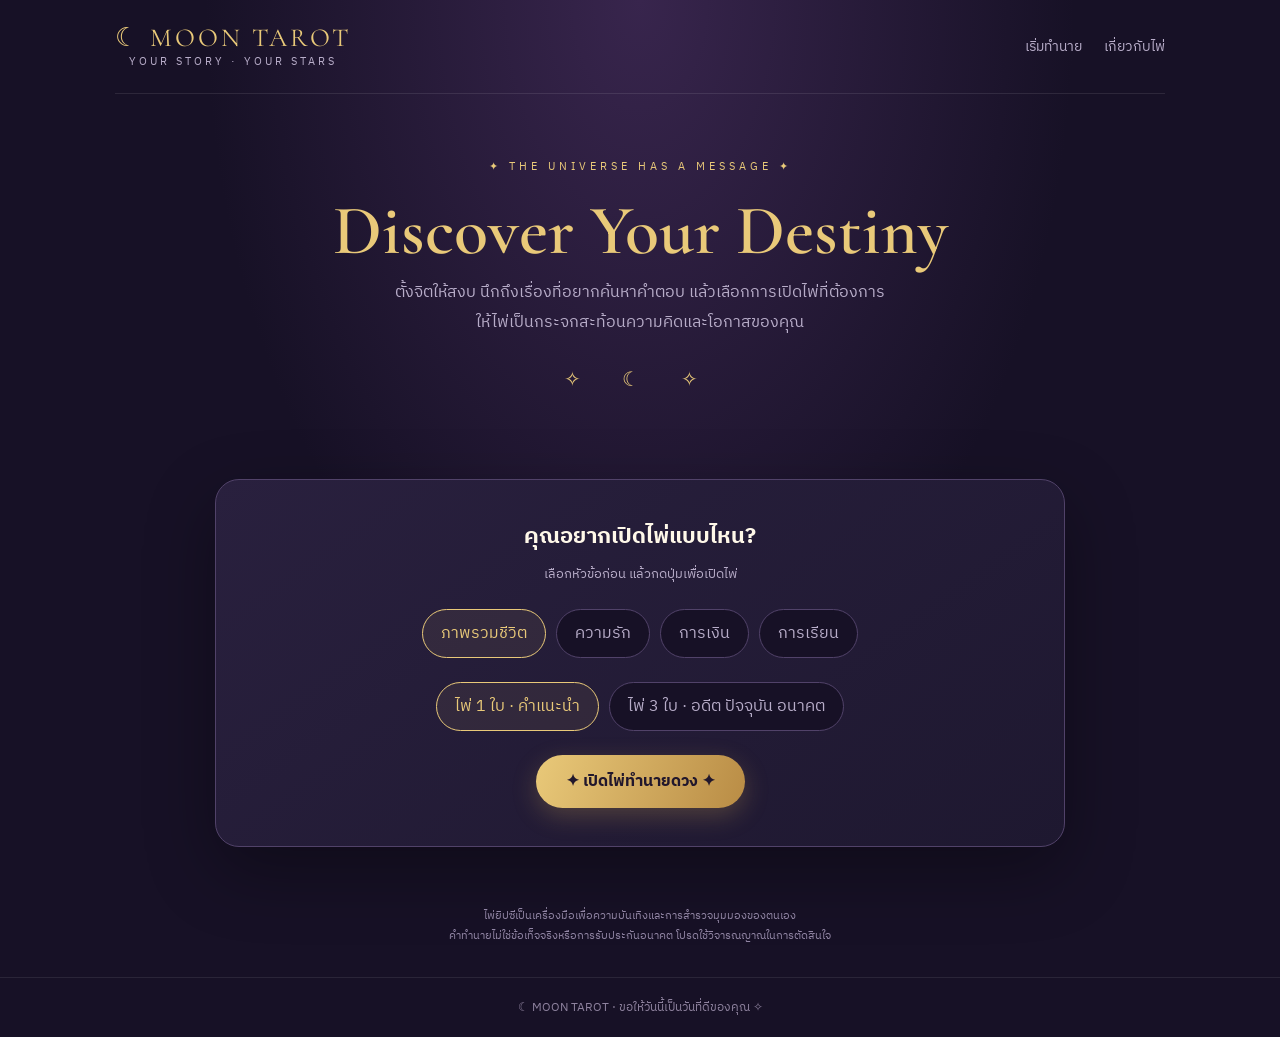
==== tarot/index.html @ 15cb2593 "Add Thai tarot reading website" ====
<!doctype html>
<html lang="th">
<head>
<meta charset="utf-8">
<meta name="viewport" content="width=device-width,initial-scale=1">
<meta name="theme-color" content="#171126">
<title>MOON TAROT | เปิดไพ่ทำนายดวง</title>
<style>
@import url('https://fonts.googleapis.com/css2?family=IBM+Plex+Sans+Thai:wght@300;400;500;600;700&family=Cormorant+Garamond:wght@500;600;700&display=swap');
:root{--bg:#171126;--panel:#211a35;--gold:#e9c979;--muted:#b8adc9;--line:#514269;--cream:#fff8e9}
*{box-sizing:border-box}html{scroll-behavior:smooth}body{margin:0;background:radial-gradient(ellipse at 50% 0,#38254d 0,transparent 48%),var(--bg);color:var(--cream);font-family:'IBM Plex Sans Thai',sans-serif;min-height:100vh}button,select{font:inherit}.wrap{width:min(100% - 32px,1050px);margin:auto}header{display:flex;align-items:center;justify-content:space-between;padding:22px 0;border-bottom:1px solid #ffffff18}.logo{font-family:'Cormorant Garamond',serif;font-size:26px;letter-spacing:3px;color:var(--gold)}.logo small{display:block;font:11px 'IBM Plex Sans Thai';letter-spacing:3px;color:var(--muted);text-align:center}nav a{color:var(--muted);text-decoration:none;margin-left:22px;font-size:14px}nav a:hover{color:var(--gold)}.hero{text-align:center;padding:64px 0 36px}.eyebrow{color:var(--gold);letter-spacing:4px;font-size:11px}.hero h1{font:600 clamp(42px,8vw,70px)/1.05 'Cormorant Garamond',serif;margin:18px 0 10px;color:var(--gold)}.hero p{color:var(--muted);max-width:570px;margin:0 auto;line-height:1.9}.stars{color:var(--gold);letter-spacing:18px;margin:26px 0;font-size:20px}.panel{background:linear-gradient(145deg,#29203e,#1e1830);border:1px solid var(--line);border-radius:24px;padding:clamp(20px,5vw,38px);box-shadow:0 24px 70px #0005;margin:20px auto 60px;max-width:850px}.panel h2{text-align:center;font-size:22px;margin:0 0 8px}.hint{text-align:center;color:var(--muted);font-size:13px;margin:0 0 24px}.choices{display:flex;justify-content:center;gap:10px;flex-wrap:wrap;margin-bottom:24px}.choice{border:1px solid var(--line);color:var(--muted);background:#171126;padding:10px 18px;border-radius:999px;cursor:pointer}.choice.active,.choice:hover{border-color:var(--gold);color:var(--gold);background:#e9c97912}.draw{text-align:center}.draw button,.again{border:0;border-radius:999px;background:linear-gradient(110deg,#e9c979,#b98c45);color:#21172c;font-weight:700;padding:13px 30px;cursor:pointer;box-shadow:0 8px 24px #d6ad5540}.draw button:hover,.again:hover{transform:translateY(-2px);filter:brightness(1.08)}.draw button:focus-visible,.choice:focus-visible{outline:3px solid white;outline-offset:3px}.cards{display:flex;justify-content:center;gap:18px;flex-wrap:wrap;margin:30px 0 8px}.tarot-card{width:clamp(112px,25vw,170px);min-height:240px;border-radius:14px;border:2px solid var(--gold);background:linear-gradient(150deg,#44345d,#20162f);padding:10px;display:flex;flex-direction:column;align-items:center;justify-content:space-between;box-shadow:0 10px 25px #0006;animation:rise .5s both}.tarot-card .roman{font:16px 'Cormorant Garamond';color:var(--gold)}.tarot-card .symbol{font-size:64px;filter:drop-shadow(0 0 12px #e9c97966)}.tarot-card strong{font-size:13px;text-align:center;color:var(--cream)}.tarot-card small{font-size:10px;color:var(--gold);letter-spacing:1px}.reading{margin-top:28px;border-top:1px solid var(--line);padding-top:22px}.reading h3{color:var(--gold);margin:0 0 7px}.reading p{color:#e1d9eb;line-height:1.9;margin:0 0 18px}.reading .position{color:var(--gold);font-size:12px;letter-spacing:1px}.hidden{display:none!important}.disclaimer{text-align:center;color:#9286a5;font-size:11px;line-height:1.8;padding:0 0 30px}footer{text-align:center;color:#8e829e;border-top:1px solid #ffffff15;padding:20px;font-size:12px}@keyframes rise{from{opacity:0;transform:translateY(18px) rotateY(15deg)}to{opacity:1;transform:none}}@media(max-width:560px){nav a{margin-left:10px;font-size:12px}.hero{padding-top:48px}.tarot-card{min-height:205px}.tarot-card .symbol{font-size:52px}}
</style>
</head>
<body>
<div class="wrap">
<header><div class="logo">☾ MOON TAROT <small>YOUR STORY · YOUR STARS</small></div><nav><a href="#reading">เริ่มทำนาย</a><a href="#about">เกี่ยวกับไพ่</a></nav></header>
<section class="hero"><div class="eyebrow">✦ THE UNIVERSE HAS A MESSAGE ✦</div><h1>Discover Your Destiny</h1><p>ตั้งจิตให้สงบ นึกถึงเรื่องที่อยากค้นหาคำตอบ แล้วเลือกการเปิดไพ่ที่ต้องการ<br>ให้ไพ่เป็นกระจกสะท้อนความคิดและโอกาสของคุณ</p><div class="stars">✧ ☾ ✧</div></section>
<main id="reading" class="panel"><h2>คุณอยากเปิดไพ่แบบไหน?</h2><p class="hint">เลือกหัวข้อก่อน แล้วกดปุ่มเพื่อเปิดไพ่</p>
<div class="choices" id="topics"><button class="choice active" data-topic="general">ภาพรวมชีวิต</button><button class="choice" data-topic="love">ความรัก</button><button class="choice" data-topic="money">การเงิน</button><button class="choice" data-topic="study">การเรียน</button></div>
<div class="choices" id="spreads"><button class="choice active" data-count="1">ไพ่ 1 ใบ · คำแนะนำ</button><button class="choice" data-count="3">ไพ่ 3 ใบ · อดีต ปัจจุบัน อนาคต</button></div>
<div class="draw"><button id="drawBtn">✦ เปิดไพ่ทำนายดวง ✦</button></div><div id="result" aria-live="polite"></div>
</main>
<section id="about" class="disclaimer">ไพ่ยิปซีเป็นเครื่องมือเพื่อความบันเทิงและการสำรวจมุมมองของตนเอง<br>คำทำนายไม่ใช่ข้อเท็จจริงหรือการรับประกันอนาคต โปรดใช้วิจารณญาณในการตัดสินใจ</section>
</div><footer>☾ MOON TAROT · ขอให้วันนี้เป็นวันที่ดีของคุณ ✧</footer>
<script>
const deck=[
['The Fool','0','🧳','การเริ่มต้น','การเริ่มต้นใหม่กำลังรอคุณอยู่ ลองเปิดใจให้ประสบการณ์ที่ไม่คุ้นเคยและกล้าก้าวไปทีละขั้น'],
['The Magician','I','🪄','พลัง创造สรรค์','คุณมีทักษะและทรัพยากรที่จำเป็นอยู่แล้ว ถึงเวลาลงมือทำและใช้ความสามารถให้เต็มที่'],
['The High Priestess','II','🌙','สัญชาตญาณ','ลองหยุดฟังเสียงข้างในและสังเกตสิ่งที่ยังไม่ชัดเจน ไม่จำเป็นต้องรีบตัดสินใจ'],
['The Empress','III','🌷','การเติบโต','ช่วงเวลาที่เหมาะกับการดูแลตัวเอง ความคิดสร้างสรรค์ และความสัมพันธ์ที่ทำให้รู้สึกมั่นคง'],
['The Emperor','IV','👑','ความมั่นคง','การวางแผนและมีวินัยจะช่วยให้คุณจัดการเรื่องต่าง ๆ ได้ดีขึ้น ตั้งเป้าหมายให้ชัดเจน'],
['The Hierophant','V','📜','การเรียนรู้','คำแนะนำจากครู ผู้มีประสบการณ์ หรือการเรียนรู้ตามขั้นตอนอาจช่วยเปิดมุมมองใหม่'],
['The Lovers','VI','💞','ความสัมพันธ์','ความสัมพันธ์และการเลือกสิ่งที่ตรงกับคุณค่าของตัวเองเป็นประเด็นสำคัญ สื่อสารอย่างจริงใจ'],
['The Chariot','VII','🏇','ความมุ่งมั่น','คุณกำลังเดินหน้าไปสู่เป้าหมาย จัดลำดับความสำคัญและรักษาสมดุลระหว่างความพยายามกับการพัก'],
['Strength','VIII','🦁','ความกล้าหาญ','ความเข้มแข็งไม่จำเป็นต้องเสียงดัง ความใจเย็นและความเข้าใจจะช่วยให้ผ่านเรื่องท้าทาย'],
['The Hermit','IX','🏮','การทบทวน','การให้เวลากับตัวเองอาจทำให้เห็นคำตอบชัดขึ้น ลองทบทวนสิ่งที่สำคัญก่อนเลือกทางต่อไป'],
['Wheel of Fortune','X','☸️','การเปลี่ยนแปลง','สถานการณ์อาจกำลังเปลี่ยน ลองยืดหยุ่นและเตรียมพร้อมคว้าโอกาสที่เข้ามา'],
['Justice','XI','⚖️','ความสมดุล','พิจารณาข้อมูลอย่างรอบด้านและยุติธรรม การตัดสินใจที่ดีควรคำนึงถึงผลที่จะตามมา'],
['The Hanged Man','XII','🪢','มุมมองใหม่','การชะลอเพื่อมองปัญหาอีกด้านอาจมีประโยชน์ บางครั้งการเปลี่ยนวิธีคิดสำคัญกว่าการเร่งรีบ'],
['Death','XIII','🦋','การเปลี่ยนผ่าน','การปิดบทหนึ่งอาจเปิดพื้นที่ให้สิ่งใหม่ ไม่ได้หมายถึงเหตุร้าย แต่ชวนให้ยอมรับการเปลี่ยนแปลง'],
['Temperance','XIV','🏺','ความพอดี','ค่อย ๆ ปรับสิ่งต่าง ๆ ให้สมดุล ความสม่ำเสมอและความอดทนจะช่วยให้เกิดความคืบหน้า'],
['The Devil','XV','⛓️','การตระหนักรู้','ลองสังเกตสิ่งที่กำลังดึงพลังหรือจำกัดอิสระของคุณ แล้วค่อย ๆ เลือกสิ่งที่เป็นประโยชน์กว่า'],
['The Tower','XVI','⚡','การปรับโครงสร้าง','สิ่งที่ไม่มั่นคงอาจต้องได้รับการทบทวน ใช้โอกาสนี้เรียนรู้และสร้างพื้นฐานที่แข็งแรงขึ้น'],
['The Star','XVII','⭐','ความหวัง','ยังมีโอกาสและแรงบันดาลใจรออยู่ ดูแลความหวังของตัวเองและค่อย ๆ ลงมือในสิ่งที่ทำได้'],
['The Moon','XVIII','🌕','ความไม่ชัดเจน','อย่าเพิ่งด่วนสรุปเมื่อข้อมูลยังไม่ครบ ตรวจสอบข้อเท็จจริงและให้เวลากับความรู้สึก'],
['The Sun','XIX','☀️','ความสดใส','พลังบวก ความชัดเจน และความสำเร็จเล็ก ๆ กำลังเป็นจุดเด่น แบ่งปันความสุขกับคนรอบตัว'],
['Judgement','XX','📯','การตื่นรู้','ถึงเวลาทบทวนบทเรียนที่ผ่านมาและตัดสินใจว่าจะเดินหน้าด้วยแนวทางใด'],
['The World','XXI','🌍','ความสำเร็จ','การเดินทางช่วงหนึ่งกำลังสมบูรณ์ มองเห็นความก้าวหน้าของตัวเองและเตรียมพร้อมสำหรับบทใหม่']
];
const topics={general:'ภาพรวมชีวิต',love:'ความรัก',money:'การเงิน',study:'การเรียน'};
const extra={
general:['ความสัมพันธ์รอบตัวอาจเติบโตได้ด้วยการสื่อสารและรับฟัง','จัดสรรทรัพยากรอย่างรอบคอบและมองหาโอกาสที่เหมาะกับตัวเอง','วางแผนทีละขั้นและให้เวลากับการเรียนรู้ จะช่วยให้เป้าหมายชัดขึ้น'],
love:['ความจริงใจและการเคารพขอบเขตของกันและกันเป็นพื้นฐานที่ดี','ค่อย ๆ ทำความเข้าใจความรู้สึกและสื่อสารอย่างตรงไปตรงมา','เปิดโอกาสให้ความสัมพันธ์เติบโตตามจังหวะ ไม่ต้องเร่งรีบ'],
money:['วางแผนรายรับรายจ่ายและคิดให้รอบคอบก่อนใช้จ่าย','ตรวจสอบข้อมูลก่อนตัดสินใจเรื่องเงิน และหลีกเลี่ยงความเสี่ยงที่ไม่เข้าใจ','เป้าหมายการออมเล็ก ๆ ที่ทำสม่ำเสมอช่วยสร้างความมั่นคงได้'],
study:['แบ่งงานเป็นส่วนเล็ก ๆ และทบทวนบทเรียนอย่างสม่ำเสมอ','ลองเปลี่ยนวิธีอ่านหรือขอคำแนะนำเมื่อเจอเรื่องที่ยังไม่เข้าใจ','ความพยายามต่อเนื่องและการพักให้เพียงพอช่วยให้เรียนรู้ได้ดีขึ้น']
};
let topic='general',count=1;
document.querySelectorAll('#topics button').forEach(b=>b.addEventListener('click',()=>{topic=b.dataset.topic;document.querySelectorAll('#topics button').forEach(x=>x.classList.toggle('active',x===b))}));
document.querySelectorAll('#spreads button').forEach(b=>b.addEventListener('click',()=>{count=Number(b.dataset.count);document.querySelectorAll('#spreads button').forEach(x=>x.classList.toggle('active',x===b))}));
document.getElementById('drawBtn').addEventListener('click',()=>{
 const chosen=[...deck].sort(()=>Math.random()-.5).slice(0,count);
 const positions=count===1?['คำแนะนำจากไพ่']:['อดีต','ปัจจุบัน','อนาคต'];
 const result=document.getElementById('result');
 result.innerHTML='<div class="cards">'+chosen.map(c=>'<article class="tarot-card"><span class="roman">'+c[1]+'</span><span class="symbol">'+c[2]+'</span><strong>'+c[0]+'</strong><small>'+c[3]+'</small></article>').join('')+'</div><div class="reading">'+chosen.map((c,i)=>'<div><div class="position">'+positions[i]+'</div><h3>'+c[0]+' — '+c[3]+'</h3><p>'+c[4]+' '+extra[topic][i]+'</p></div>').join('')+'</div>';
 result.scrollIntoView({behavior:'smooth',block:'nearest'});
});
</script>
</body></html>
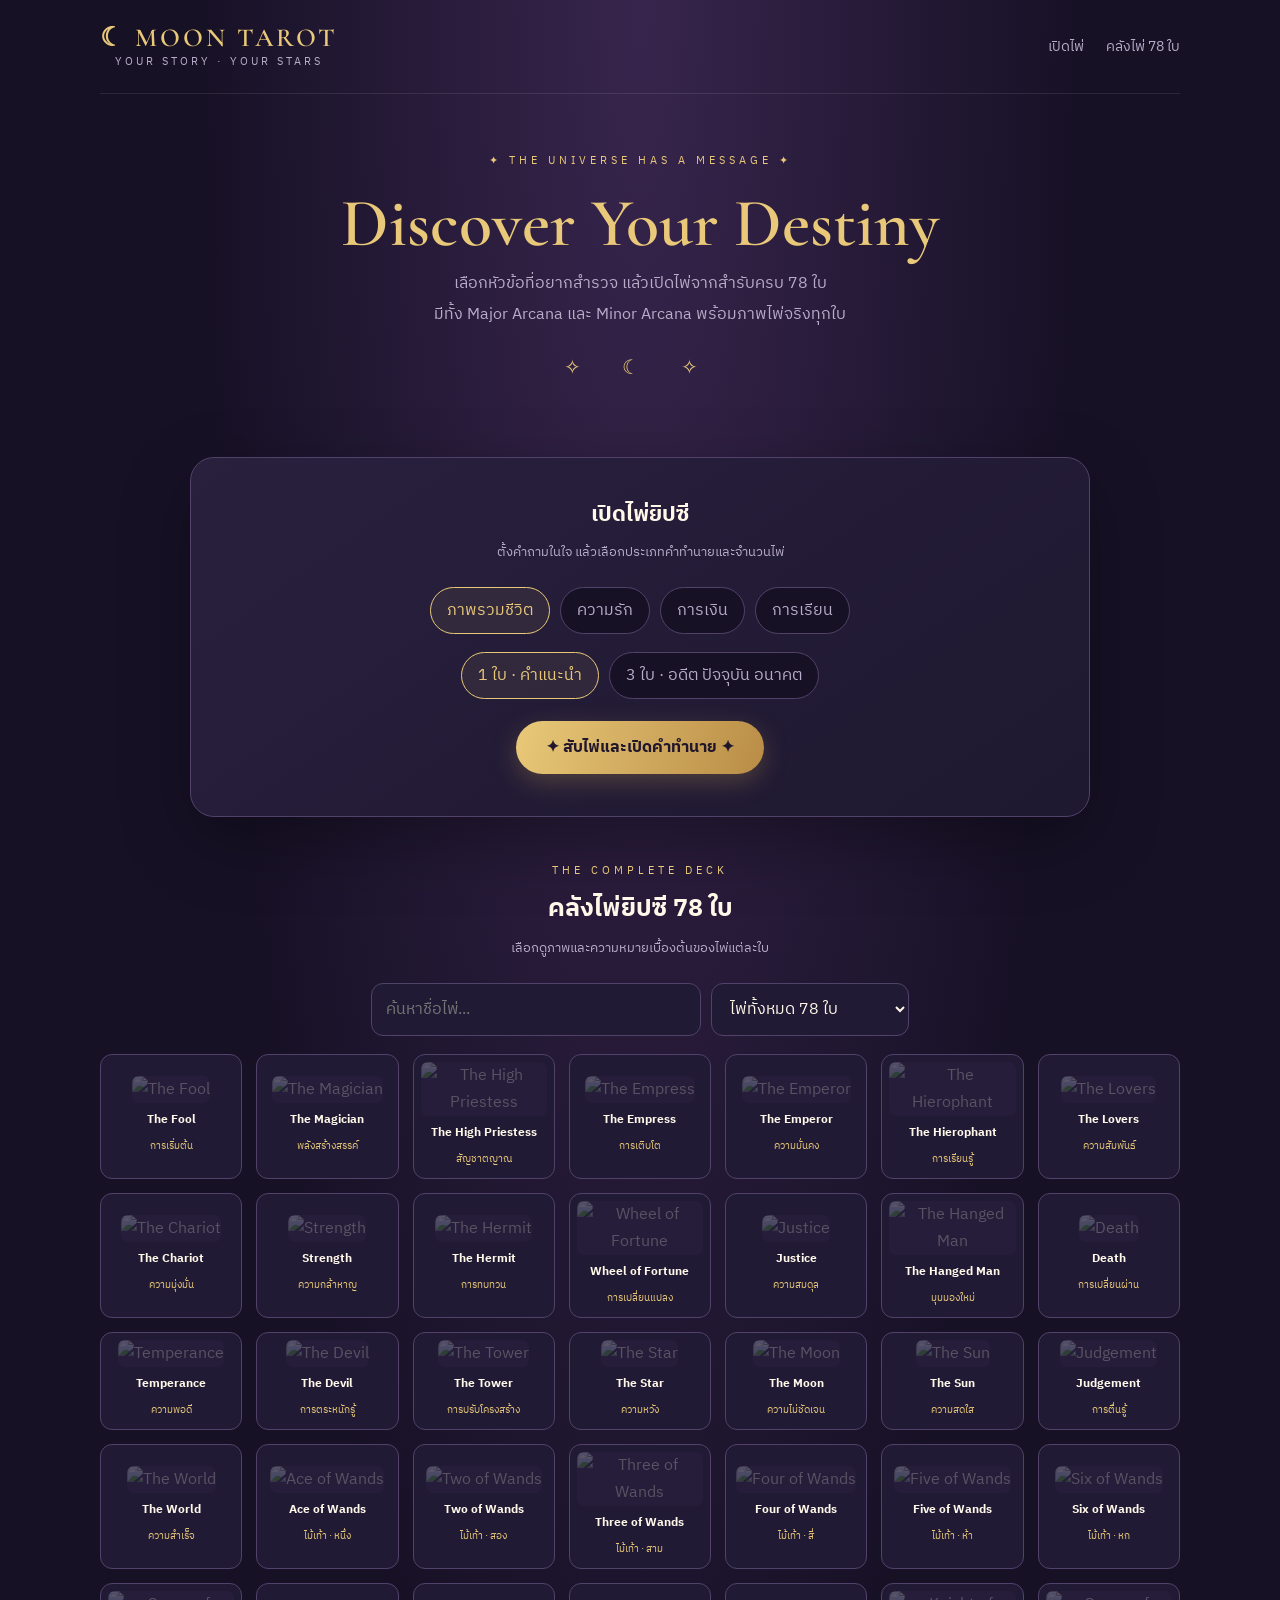
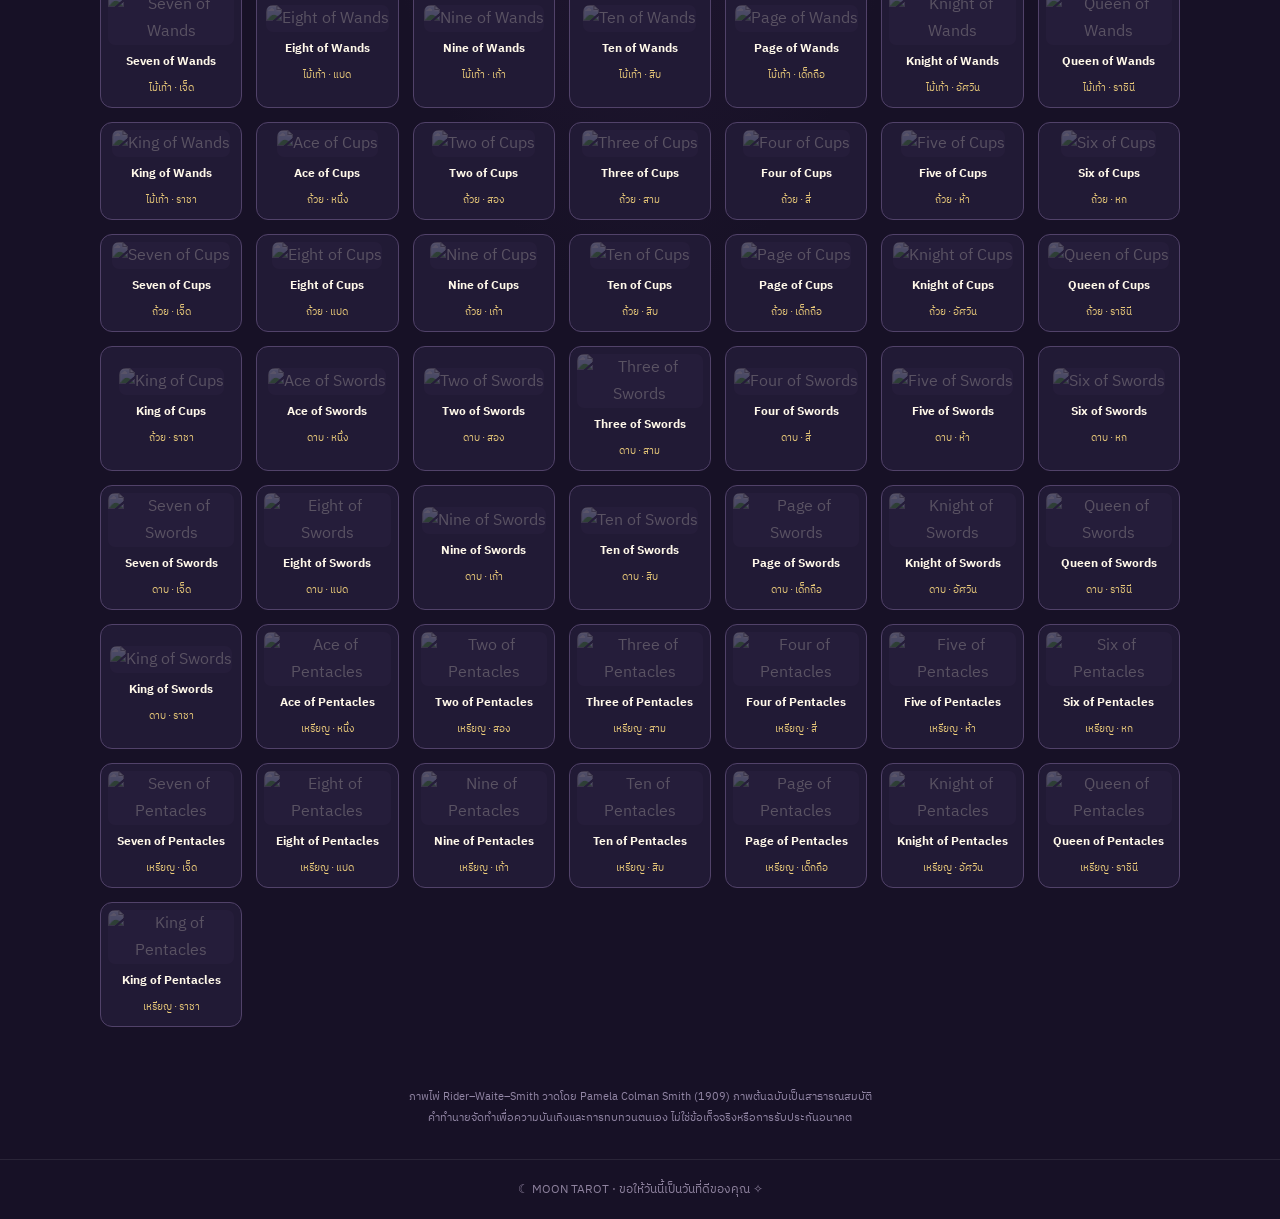
==== commit b573cc2b: "Expand tarot site to full 78-card deck with images" ====
--- a/tarot/index.html
+++ b/tarot/index.html
@@ -1,68 +1,63 @@
 <!doctype html>
-<html lang="th">
-<head>
-<meta charset="utf-8">
-<meta name="viewport" content="width=device-width,initial-scale=1">
-<meta name="theme-color" content="#171126">
-<title>MOON TAROT | เปิดไพ่ทำนายดวง</title>
+<html lang="th"><head><meta charset="utf-8"><meta name="viewport" content="width=device-width,initial-scale=1"><meta name="theme-color" content="#171126"><title>MOON TAROT | ไพ่ยิปซี 78 ใบ</title>
 <style>
 @import url('https://fonts.googleapis.com/css2?family=IBM+Plex+Sans+Thai:wght@300;400;500;600;700&family=Cormorant+Garamond:wght@500;600;700&display=swap');
-:root{--bg:#171126;--panel:#211a35;--gold:#e9c979;--muted:#b8adc9;--line:#514269;--cream:#fff8e9}
-*{box-sizing:border-box}html{scroll-behavior:smooth}body{margin:0;background:radial-gradient(ellipse at 50% 0,#38254d 0,transparent 48%),var(--bg);color:var(--cream);font-family:'IBM Plex Sans Thai',sans-serif;min-height:100vh}button,select{font:inherit}.wrap{width:min(100% - 32px,1050px);margin:auto}header{display:flex;align-items:center;justify-content:space-between;padding:22px 0;border-bottom:1px solid #ffffff18}.logo{font-family:'Cormorant Garamond',serif;font-size:26px;letter-spacing:3px;color:var(--gold)}.logo small{display:block;font:11px 'IBM Plex Sans Thai';letter-spacing:3px;color:var(--muted);text-align:center}nav a{color:var(--muted);text-decoration:none;margin-left:22px;font-size:14px}nav a:hover{color:var(--gold)}.hero{text-align:center;padding:64px 0 36px}.eyebrow{color:var(--gold);letter-spacing:4px;font-size:11px}.hero h1{font:600 clamp(42px,8vw,70px)/1.05 'Cormorant Garamond',serif;margin:18px 0 10px;color:var(--gold)}.hero p{color:var(--muted);max-width:570px;margin:0 auto;line-height:1.9}.stars{color:var(--gold);letter-spacing:18px;margin:26px 0;font-size:20px}.panel{background:linear-gradient(145deg,#29203e,#1e1830);border:1px solid var(--line);border-radius:24px;padding:clamp(20px,5vw,38px);box-shadow:0 24px 70px #0005;margin:20px auto 60px;max-width:850px}.panel h2{text-align:center;font-size:22px;margin:0 0 8px}.hint{text-align:center;color:var(--muted);font-size:13px;margin:0 0 24px}.choices{display:flex;justify-content:center;gap:10px;flex-wrap:wrap;margin-bottom:24px}.choice{border:1px solid var(--line);color:var(--muted);background:#171126;padding:10px 18px;border-radius:999px;cursor:pointer}.choice.active,.choice:hover{border-color:var(--gold);color:var(--gold);background:#e9c97912}.draw{text-align:center}.draw button,.again{border:0;border-radius:999px;background:linear-gradient(110deg,#e9c979,#b98c45);color:#21172c;font-weight:700;padding:13px 30px;cursor:pointer;box-shadow:0 8px 24px #d6ad5540}.draw button:hover,.again:hover{transform:translateY(-2px);filter:brightness(1.08)}.draw button:focus-visible,.choice:focus-visible{outline:3px solid white;outline-offset:3px}.cards{display:flex;justify-content:center;gap:18px;flex-wrap:wrap;margin:30px 0 8px}.tarot-card{width:clamp(112px,25vw,170px);min-height:240px;border-radius:14px;border:2px solid var(--gold);background:linear-gradient(150deg,#44345d,#20162f);padding:10px;display:flex;flex-direction:column;align-items:center;justify-content:space-between;box-shadow:0 10px 25px #0006;animation:rise .5s both}.tarot-card .roman{font:16px 'Cormorant Garamond';color:var(--gold)}.tarot-card .symbol{font-size:64px;filter:drop-shadow(0 0 12px #e9c97966)}.tarot-card strong{font-size:13px;text-align:center;color:var(--cream)}.tarot-card small{font-size:10px;color:var(--gold);letter-spacing:1px}.reading{margin-top:28px;border-top:1px solid var(--line);padding-top:22px}.reading h3{color:var(--gold);margin:0 0 7px}.reading p{color:#e1d9eb;line-height:1.9;margin:0 0 18px}.reading .position{color:var(--gold);font-size:12px;letter-spacing:1px}.hidden{display:none!important}.disclaimer{text-align:center;color:#9286a5;font-size:11px;line-height:1.8;padding:0 0 30px}footer{text-align:center;color:#8e829e;border-top:1px solid #ffffff15;padding:20px;font-size:12px}@keyframes rise{from{opacity:0;transform:translateY(18px) rotateY(15deg)}to{opacity:1;transform:none}}@media(max-width:560px){nav a{margin-left:10px;font-size:12px}.hero{padding-top:48px}.tarot-card{min-height:205px}.tarot-card .symbol{font-size:52px}}
-</style>
-</head>
-<body>
-<div class="wrap">
-<header><div class="logo">☾ MOON TAROT <small>YOUR STORY · YOUR STARS</small></div><nav><a href="#reading">เริ่มทำนาย</a><a href="#about">เกี่ยวกับไพ่</a></nav></header>
-<section class="hero"><div class="eyebrow">✦ THE UNIVERSE HAS A MESSAGE ✦</div><h1>Discover Your Destiny</h1><p>ตั้งจิตให้สงบ นึกถึงเรื่องที่อยากค้นหาคำตอบ แล้วเลือกการเปิดไพ่ที่ต้องการ<br>ให้ไพ่เป็นกระจกสะท้อนความคิดและโอกาสของคุณ</p><div class="stars">✧ ☾ ✧</div></section>
-<main id="reading" class="panel"><h2>คุณอยากเปิดไพ่แบบไหน?</h2><p class="hint">เลือกหัวข้อก่อน แล้วกดปุ่มเพื่อเปิดไพ่</p>
+:root{--bg:#171126;--panel:#211a35;--gold:#e9c979;--muted:#b8adc9;--line:#514269;--cream:#fff8e9}*{box-sizing:border-box}html{scroll-behavior:smooth}body{margin:0;background:radial-gradient(ellipse at 50% 0,#38254d 0,transparent 48%),var(--bg);color:var(--cream);font-family:'IBM Plex Sans Thai',sans-serif;min-height:100vh}button{font:inherit}.wrap{width:min(100% - 32px,1080px);margin:auto}header{display:flex;align-items:center;justify-content:space-between;padding:22px 0;border-bottom:1px solid #ffffff18}.logo{font:600 26px 'Cormorant Garamond';letter-spacing:3px;color:var(--gold)}.logo small{display:block;font:11px 'IBM Plex Sans Thai';letter-spacing:3px;color:var(--muted);text-align:center}nav a{color:var(--muted);text-decoration:none;margin-left:22px;font-size:14px}nav a:hover{color:var(--gold)}.hero{text-align:center;padding:58px 0 30px}.eyebrow{color:var(--gold);letter-spacing:4px;font-size:11px}.hero h1{font:600 clamp(42px,8vw,68px)/1.05 'Cormorant Garamond';margin:18px 0 10px;color:var(--gold)}.hero p{color:var(--muted);max-width:600px;margin:auto;line-height:1.9}.stars{color:var(--gold);letter-spacing:18px;margin:22px 0;font-size:20px}.panel{background:linear-gradient(145deg,#29203e,#1e1830);border:1px solid var(--line);border-radius:24px;padding:clamp(20px,5vw,38px);box-shadow:0 24px 70px #0005;margin:20px auto 45px;max-width:900px}.panel h2{text-align:center;font-size:22px;margin:0 0 8px}.hint{text-align:center;color:var(--muted);font-size:13px;margin:0 0 24px}.choices{display:flex;justify-content:center;gap:10px;flex-wrap:wrap;margin-bottom:18px}.choice{border:1px solid var(--line);color:var(--muted);background:#171126;padding:9px 16px;border-radius:999px;cursor:pointer}.choice.active,.choice:hover{border-color:var(--gold);color:var(--gold);background:#e9c97912}.draw{text-align:center;margin:22px 0 4px}.draw button,.again{border:0;border-radius:999px;background:linear-gradient(110deg,#e9c979,#b98c45);color:#21172c;font-weight:700;padding:13px 30px;cursor:pointer;box-shadow:0 8px 24px #d6ad5540}.draw button:hover,.again:hover{transform:translateY(-2px);filter:brightness(1.08)}button:focus-visible{outline:3px solid white;outline-offset:3px}.cards{display:flex;justify-content:center;gap:18px;flex-wrap:wrap;margin:30px 0 8px}.tarot-card{width:clamp(145px,24vw,190px);border-radius:14px;border:2px solid var(--gold);background:#21182f;padding:8px;box-shadow:0 10px 25px #0006;animation:rise .5s both;text-align:center}.tarot-card img{display:block;width:100%;aspect-ratio:2/3;object-fit:cover;border-radius:8px;background:#34264a}.tarot-card .roman{display:block;font:14px 'Cormorant Garamond';color:var(--gold);padding:4px}.tarot-card strong{display:block;font-size:13px;padding:7px 2px 3px}.tarot-card small{display:block;font-size:11px;color:var(--gold)}.reading{margin-top:26px;border-top:1px solid var(--line);padding-top:22px}.reading h3{color:var(--gold);margin:3px 0 7px}.reading p{color:#e1d9eb;line-height:1.9;margin:0 0 18px}.position{color:var(--gold);font-size:12px;letter-spacing:1px}.gallery{margin:45px auto 60px}.section-head{text-align:center;margin-bottom:22px}.section-head h2{font-size:25px;margin:8px}.filters{display:flex;justify-content:center;gap:10px;flex-wrap:wrap;margin:18px 0}.filters input,.filters select{background:#211a35;color:var(--cream);border:1px solid var(--line);border-radius:12px;padding:11px 14px;font:inherit}.filters input{width:min(100%,330px)}.gallery-grid{display:grid;grid-template-columns:repeat(auto-fill,minmax(125px,1fr));gap:14px}.mini{background:#211a35;border:1px solid var(--line);border-radius:12px;padding:7px;text-align:center;cursor:pointer;color:var(--cream)}.mini:hover{border-color:var(--gold);transform:translateY(-2px)}.mini img{width:100%;aspect-ratio:2/3;object-fit:cover;border-radius:7px;background:#34264a}.mini strong{display:block;font-size:12px;margin:7px 0 2px}.mini small{color:var(--gold);font-size:10px}.disclaimer{text-align:center;color:#9286a5;font-size:11px;line-height:1.9;padding:0 0 30px}footer{text-align:center;color:#8e829e;border-top:1px solid #ffffff15;padding:20px;font-size:12px}.hidden{display:none!important}@keyframes rise{from{opacity:0;transform:translateY(18px) rotateY(15deg)}to{opacity:1;transform:none}}@media(max-width:560px){nav a{margin-left:9px;font-size:12px}.hero{padding-top:42px}.gallery-grid{grid-template-columns:repeat(3,minmax(0,1fr));gap:8px}.tarot-card{width:clamp(130px,42vw,175px)}}
+</style></head>
+<body><div class="wrap">
+<header><div class="logo">☾ MOON TAROT <small>YOUR STORY · YOUR STARS</small></div><nav><a href="#reading">เปิดไพ่</a><a href="#gallery">คลังไพ่ 78 ใบ</a></nav></header>
+<section class="hero"><div class="eyebrow">✦ THE UNIVERSE HAS A MESSAGE ✦</div><h1>Discover Your Destiny</h1><p>เลือกหัวข้อที่อยากสำรวจ แล้วเปิดไพ่จากสำรับครบ 78 ใบ<br>มีทั้ง Major Arcana และ Minor Arcana พร้อมภาพไพ่จริงทุกใบ</p><div class="stars">✧ ☾ ✧</div></section>
+<main id="reading" class="panel"><h2>เปิดไพ่ยิปซี</h2><p class="hint">ตั้งคำถามในใจ แล้วเลือกประเภทคำทำนายและจำนวนไพ่</p>
 <div class="choices" id="topics"><button class="choice active" data-topic="general">ภาพรวมชีวิต</button><button class="choice" data-topic="love">ความรัก</button><button class="choice" data-topic="money">การเงิน</button><button class="choice" data-topic="study">การเรียน</button></div>
-<div class="choices" id="spreads"><button class="choice active" data-count="1">ไพ่ 1 ใบ · คำแนะนำ</button><button class="choice" data-count="3">ไพ่ 3 ใบ · อดีต ปัจจุบัน อนาคต</button></div>
-<div class="draw"><button id="drawBtn">✦ เปิดไพ่ทำนายดวง ✦</button></div><div id="result" aria-live="polite"></div>
-</main>
-<section id="about" class="disclaimer">ไพ่ยิปซีเป็นเครื่องมือเพื่อความบันเทิงและการสำรวจมุมมองของตนเอง<br>คำทำนายไม่ใช่ข้อเท็จจริงหรือการรับประกันอนาคต โปรดใช้วิจารณญาณในการตัดสินใจ</section>
+<div class="choices" id="spreads"><button class="choice active" data-count="1">1 ใบ · คำแนะนำ</button><button class="choice" data-count="3">3 ใบ · อดีต ปัจจุบัน อนาคต</button></div>
+<div class="draw"><button id="drawBtn">✦ สับไพ่และเปิดคำทำนาย ✦</button></div><div id="result" aria-live="polite"></div></main>
+<section id="gallery" class="gallery"><div class="section-head"><div class="eyebrow">THE COMPLETE DECK</div><h2>คลังไพ่ยิปซี 78 ใบ</h2><p class="hint">เลือกดูภาพและความหมายเบื้องต้นของไพ่แต่ละใบ</p></div>
+<div class="filters"><input id="search" type="search" placeholder="ค้นหาชื่อไพ่..." aria-label="ค้นหาชื่อไพ่"><select id="group"><option value="all">ไพ่ทั้งหมด 78 ใบ</option><option value="major">Major Arcana · 22 ใบ</option><option value="minor">Minor Arcana · 56 ใบ</option><option value="Wands">ไม้เท้า · Wands</option><option value="Cups">ถ้วย · Cups</option><option value="Swords">ดาบ · Swords</option><option value="Pentacles">เหรียญ · Pentacles</option></select></div><div id="galleryGrid" class="gallery-grid"></div></section>
+<section class="disclaimer">ภาพไพ่ Rider–Waite–Smith วาดโดย Pamela Colman Smith (1909) ภาพต้นฉบับเป็นสาธารณสมบัติ<br>คำทำนายจัดทำเพื่อความบันเทิงและการทบทวนตนเอง ไม่ใช่ข้อเท็จจริงหรือการรับประกันอนาคต</section>
 </div><footer>☾ MOON TAROT · ขอให้วันนี้เป็นวันที่ดีของคุณ ✧</footer>
 <script>
-const deck=[
-['The Fool','0','🧳','การเริ่มต้น','การเริ่มต้นใหม่กำลังรอคุณอยู่ ลองเปิดใจให้ประสบการณ์ที่ไม่คุ้นเคยและกล้าก้าวไปทีละขั้น'],
-['The Magician','I','🪄','พลัง创造สรรค์','คุณมีทักษะและทรัพยากรที่จำเป็นอยู่แล้ว ถึงเวลาลงมือทำและใช้ความสามารถให้เต็มที่'],
-['The High Priestess','II','🌙','สัญชาตญาณ','ลองหยุดฟังเสียงข้างในและสังเกตสิ่งที่ยังไม่ชัดเจน ไม่จำเป็นต้องรีบตัดสินใจ'],
-['The Empress','III','🌷','การเติบโต','ช่วงเวลาที่เหมาะกับการดูแลตัวเอง ความคิดสร้างสรรค์ และความสัมพันธ์ที่ทำให้รู้สึกมั่นคง'],
-['The Emperor','IV','👑','ความมั่นคง','การวางแผนและมีวินัยจะช่วยให้คุณจัดการเรื่องต่าง ๆ ได้ดีขึ้น ตั้งเป้าหมายให้ชัดเจน'],
-['The Hierophant','V','📜','การเรียนรู้','คำแนะนำจากครู ผู้มีประสบการณ์ หรือการเรียนรู้ตามขั้นตอนอาจช่วยเปิดมุมมองใหม่'],
-['The Lovers','VI','💞','ความสัมพันธ์','ความสัมพันธ์และการเลือกสิ่งที่ตรงกับคุณค่าของตัวเองเป็นประเด็นสำคัญ สื่อสารอย่างจริงใจ'],
-['The Chariot','VII','🏇','ความมุ่งมั่น','คุณกำลังเดินหน้าไปสู่เป้าหมาย จัดลำดับความสำคัญและรักษาสมดุลระหว่างความพยายามกับการพัก'],
-['Strength','VIII','🦁','ความกล้าหาญ','ความเข้มแข็งไม่จำเป็นต้องเสียงดัง ความใจเย็นและความเข้าใจจะช่วยให้ผ่านเรื่องท้าทาย'],
-['The Hermit','IX','🏮','การทบทวน','การให้เวลากับตัวเองอาจทำให้เห็นคำตอบชัดขึ้น ลองทบทวนสิ่งที่สำคัญก่อนเลือกทางต่อไป'],
-['Wheel of Fortune','X','☸️','การเปลี่ยนแปลง','สถานการณ์อาจกำลังเปลี่ยน ลองยืดหยุ่นและเตรียมพร้อมคว้าโอกาสที่เข้ามา'],
-['Justice','XI','⚖️','ความสมดุล','พิจารณาข้อมูลอย่างรอบด้านและยุติธรรม การตัดสินใจที่ดีควรคำนึงถึงผลที่จะตามมา'],
-['The Hanged Man','XII','🪢','มุมมองใหม่','การชะลอเพื่อมองปัญหาอีกด้านอาจมีประโยชน์ บางครั้งการเปลี่ยนวิธีคิดสำคัญกว่าการเร่งรีบ'],
-['Death','XIII','🦋','การเปลี่ยนผ่าน','การปิดบทหนึ่งอาจเปิดพื้นที่ให้สิ่งใหม่ ไม่ได้หมายถึงเหตุร้าย แต่ชวนให้ยอมรับการเปลี่ยนแปลง'],
-['Temperance','XIV','🏺','ความพอดี','ค่อย ๆ ปรับสิ่งต่าง ๆ ให้สมดุล ความสม่ำเสมอและความอดทนจะช่วยให้เกิดความคืบหน้า'],
-['The Devil','XV','⛓️','การตระหนักรู้','ลองสังเกตสิ่งที่กำลังดึงพลังหรือจำกัดอิสระของคุณ แล้วค่อย ๆ เลือกสิ่งที่เป็นประโยชน์กว่า'],
-['The Tower','XVI','⚡','การปรับโครงสร้าง','สิ่งที่ไม่มั่นคงอาจต้องได้รับการทบทวน ใช้โอกาสนี้เรียนรู้และสร้างพื้นฐานที่แข็งแรงขึ้น'],
-['The Star','XVII','⭐','ความหวัง','ยังมีโอกาสและแรงบันดาลใจรออยู่ ดูแลความหวังของตัวเองและค่อย ๆ ลงมือในสิ่งที่ทำได้'],
-['The Moon','XVIII','🌕','ความไม่ชัดเจน','อย่าเพิ่งด่วนสรุปเมื่อข้อมูลยังไม่ครบ ตรวจสอบข้อเท็จจริงและให้เวลากับความรู้สึก'],
-['The Sun','XIX','☀️','ความสดใส','พลังบวก ความชัดเจน และความสำเร็จเล็ก ๆ กำลังเป็นจุดเด่น แบ่งปันความสุขกับคนรอบตัว'],
-['Judgement','XX','📯','การตื่นรู้','ถึงเวลาทบทวนบทเรียนที่ผ่านมาและตัดสินใจว่าจะเดินหน้าด้วยแนวทางใด'],
-['The World','XXI','🌍','ความสำเร็จ','การเดินทางช่วงหนึ่งกำลังสมบูรณ์ มองเห็นความก้าวหน้าของตัวเองและเตรียมพร้อมสำหรับบทใหม่']
+const major=[
+['The Fool','0','การเริ่มต้น','เริ่มต้นสิ่งใหม่ด้วยใจเปิดกว้าง กล้าลองอย่างมีสติและเรียนรู้ระหว่างทาง'],
+['The Magician','I','พลังสร้างสรรค์','คุณมีทักษะและทรัพยากรที่จำเป็น ลองวางแผนและลงมือทำให้ชัดเจน'],
+['The High Priestess','II','สัญชาตญาณ','หยุดฟังความรู้สึกของตัวเองและหาข้อมูลให้ครบก่อนตัดสินใจ'],
+['The Empress','III','การเติบโต','ให้เวลากับการดูแลตัวเอง ความคิดสร้างสรรค์ และสิ่งที่ทำให้เติบโต'],
+['The Emperor','IV','ความมั่นคง','การวางแผนและมีวินัยจะช่วยให้จัดการเรื่องต่าง ๆ ได้ดีขึ้น'],
+['The Hierophant','V','การเรียนรู้','คำแนะนำจากครูหรือผู้มีประสบการณ์อาจช่วยเปิดมุมมองใหม่'],
+['The Lovers','VI','ความสัมพันธ์','สื่อสารอย่างจริงใจและเลือกสิ่งที่สอดคล้องกับคุณค่าของตัวเอง'],
+['The Chariot','VII','ความมุ่งมั่น','กำหนดเป้าหมายให้ชัดและเดินหน้าทีละขั้นโดยรักษาสมดุล'],
+['Strength','VIII','ความกล้าหาญ','ความใจเย็นและความเข้าใจเป็นพลังที่ช่วยผ่านเรื่องท้าทาย'],
+['The Hermit','IX','การทบทวน','ให้เวลากับตัวเองเพื่อมองเห็นสิ่งสำคัญและคำตอบที่ชัดขึ้น'],
+['Wheel of Fortune','X','การเปลี่ยนแปลง','สถานการณ์อาจเปลี่ยนไป ลองยืดหยุ่นและเตรียมพร้อมรับโอกาส'],
+['Justice','XI','ความสมดุล','พิจารณาข้อมูลอย่างรอบด้านและคำนึงถึงผลที่จะตามมา'],
+['The Hanged Man','XII','มุมมองใหม่','การชะลอเพื่อมองปัญหาอีกด้านอาจช่วยให้พบทางออก'],
+['Death','XIII','การเปลี่ยนผ่าน','การปิดบทหนึ่งเปิดพื้นที่ให้สิ่งใหม่ เป็นสัญลักษณ์ของการเปลี่ยนแปลง'],
+['Temperance','XIV','ความพอดี','ค่อย ๆ ปรับสิ่งต่าง ๆ ให้สมดุล ความสม่ำเสมอจะช่วยให้คืบหน้า'],
+['The Devil','XV','การตระหนักรู้','สังเกตสิ่งที่จำกัดอิสระหรือดึงพลัง แล้วเลือกแนวทางที่เป็นประโยชน์'],
+['The Tower','XVI','การปรับโครงสร้าง','ทบทวนสิ่งที่ไม่มั่นคงและใช้บทเรียนสร้างพื้นฐานที่แข็งแรงขึ้น'],
+['The Star','XVII','ความหวัง','ดูแลแรงบันดาลใจและค่อย ๆ ลงมือในสิ่งที่ทำได้'],
+['The Moon','XVIII','ความไม่ชัดเจน','อย่าเพิ่งด่วนสรุปเมื่อข้อมูลยังไม่ครบ ตรวจสอบข้อเท็จจริงก่อน'],
+['The Sun','XIX','ความสดใส','มองเห็นความก้าวหน้าและแบ่งปันพลังบวกกับคนรอบตัว'],
+['Judgement','XX','การตื่นรู้','ทบทวนบทเรียนที่ผ่านมาและเลือกทิศทางที่อยากเดินต่อ'],
+['The World','XXI','ความสำเร็จ','การเดินทางช่วงหนึ่งกำลังสมบูรณ์ พร้อมเรียนรู้บทใหม่ต่อไป']
 ];
-const topics={general:'ภาพรวมชีวิต',love:'ความรัก',money:'การเงิน',study:'การเรียน'};
-const extra={
-general:['ความสัมพันธ์รอบตัวอาจเติบโตได้ด้วยการสื่อสารและรับฟัง','จัดสรรทรัพยากรอย่างรอบคอบและมองหาโอกาสที่เหมาะกับตัวเอง','วางแผนทีละขั้นและให้เวลากับการเรียนรู้ จะช่วยให้เป้าหมายชัดขึ้น'],
-love:['ความจริงใจและการเคารพขอบเขตของกันและกันเป็นพื้นฐานที่ดี','ค่อย ๆ ทำความเข้าใจความรู้สึกและสื่อสารอย่างตรงไปตรงมา','เปิดโอกาสให้ความสัมพันธ์เติบโตตามจังหวะ ไม่ต้องเร่งรีบ'],
-money:['วางแผนรายรับรายจ่ายและคิดให้รอบคอบก่อนใช้จ่าย','ตรวจสอบข้อมูลก่อนตัดสินใจเรื่องเงิน และหลีกเลี่ยงความเสี่ยงที่ไม่เข้าใจ','เป้าหมายการออมเล็ก ๆ ที่ทำสม่ำเสมอช่วยสร้างความมั่นคงได้'],
-study:['แบ่งงานเป็นส่วนเล็ก ๆ และทบทวนบทเรียนอย่างสม่ำเสมอ','ลองเปลี่ยนวิธีอ่านหรือขอคำแนะนำเมื่อเจอเรื่องที่ยังไม่เข้าใจ','ความพยายามต่อเนื่องและการพักให้เพียงพอช่วยให้เรียนรู้ได้ดีขึ้น']
-};
+const suits=[
+{key:'Wands',th:'ไม้เท้า',code:'wa',theme:'พลัง ความคิดริเริ่ม และการลงมือทำ'},
+{key:'Cups',th:'ถ้วย',code:'cu',theme:'ความรู้สึก ความสัมพันธ์ และความเข้าใจ'},
+{key:'Swords',th:'ดาบ',code:'sw',theme:'ความคิด การสื่อสาร และการตัดสินใจ'},
+{key:'Pentacles',th:'เหรียญ',code:'pe',theme:'การเรียน งาน เงิน และความมั่นคง'}
+];
+const ranks=[['Ace','หนึ่ง','จุดเริ่มต้นและโอกาสใหม่'],['Two','สอง','การเลือกและการสร้างสมดุล'],['Three','สาม','การร่วมมือและการเติบโต'],['Four','สี่','การวางรากฐานและความมั่นคง'],['Five','ห้า','การปรับตัวเมื่อพบความท้าทาย'],['Six','หก','การแบ่งปันและความก้าวหน้า'],['Seven','เจ็ด','ความอดทนและการประเมินทางเลือก'],['Eight','แปด','การพัฒนาและความต่อเนื่อง'],['Nine','เก้า','ความชำนาญและผลจากความพยายาม'],['Ten','สิบ','บทสรุปและความรับผิดชอบ'],['Page','เด็กถือ','ความอยากรู้อยากเห็นและการเรียนรู้'],['Knight','อัศวิน','การเดินหน้าและความกล้า'],['Queen','ราชินี','ความเข้าใจและการดูแล'],['King','ราชา','ความเป็นผู้นำและความรับผิดชอบ']];
+const cards=[];
+major.forEach((m,i)=>cards.push({name:m[0],roman:m[1],thai:m[2],meaning:m[3],type:'major',group:'Major Arcana',img:'ar'+String(i).padStart(2,'0')+'.jpg'}));
+suits.forEach(s=>ranks.forEach((r,i)=>cards.push({name:r[0]+' of '+s.key,roman:r[1],thai:s.th+' · '+r[1],meaning:r[2]+' ในเรื่อง'+s.theme+' ไพ่ใบนี้ชวนให้ค่อย ๆ พิจารณาสถานการณ์และเลือกก้าวต่อไปอย่างรอบคอบ',type:'minor',group:s.key,img:s.code+String(i+1).padStart(2,'0')+'.jpg'})));
+const imageBase='https://petaloverflow.github.io/tarot-api/cards/';
+const topicAdvice={general:'มองภาพรวมอย่างใจเย็นและเลือกสิ่งที่สำคัญกับคุณ',love:'ให้ความสำคัญกับความจริงใจ การสื่อสาร และการเคารพขอบเขตของกันและกัน',money:'วางแผนรายรับรายจ่ายและตรวจสอบข้อมูลก่อนตัดสินใจเรื่องเงิน',study:'แบ่งเป้าหมายเป็นขั้นเล็ก ๆ ทบทวนสม่ำเสมอ และขอความช่วยเหลือเมื่อจำเป็น'};
 let topic='general',count=1;
 document.querySelectorAll('#topics button').forEach(b=>b.addEventListener('click',()=>{topic=b.dataset.topic;document.querySelectorAll('#topics button').forEach(x=>x.classList.toggle('active',x===b))}));
 document.querySelectorAll('#spreads button').forEach(b=>b.addEventListener('click',()=>{count=Number(b.dataset.count);document.querySelectorAll('#spreads button').forEach(x=>x.classList.toggle('active',x===b))}));
-document.getElementById('drawBtn').addEventListener('click',()=>{
- const chosen=[...deck].sort(()=>Math.random()-.5).slice(0,count);
- const positions=count===1?['คำแนะนำจากไพ่']:['อดีต','ปัจจุบัน','อนาคต'];
- const result=document.getElementById('result');
- result.innerHTML='<div class="cards">'+chosen.map(c=>'<article class="tarot-card"><span class="roman">'+c[1]+'</span><span class="symbol">'+c[2]+'</span><strong>'+c[0]+'</strong><small>'+c[3]+'</small></article>').join('')+'</div><div class="reading">'+chosen.map((c,i)=>'<div><div class="position">'+positions[i]+'</div><h3>'+c[0]+' — '+c[3]+'</h3><p>'+c[4]+' '+extra[topic][i]+'</p></div>').join('')+'</div>';
- result.scrollIntoView({behavior:'smooth',block:'nearest'});
-});
-</script>
-</body></html>+function cardImage(c){return imageBase+c.img}
+function renderGallery(){const q=document.getElementById('search').value.toLowerCase().trim(),g=document.getElementById('group').value;const list=cards.filter(c=>(g==='all'||(g==='major'&&c.type==='major')||(g==='minor'&&c.type==='minor')||c.group===g)&&(c.name.toLowerCase().includes(q)||c.thai.toLowerCase().includes(q)));document.getElementById('galleryGrid').innerHTML=list.map(c=>'<button class="mini" data-card="'+cards.indexOf(c)+'"><img loading="lazy" src="'+cardImage(c)+'" alt="'+c.name+'" onerror="this.style.opacity=.25"><strong>'+c.name+'</strong><small>'+c.thai+'</small></button>').join('')||'<p class="hint">ไม่พบไพ่ที่ค้นหา</p>';document.querySelectorAll('.mini').forEach(b=>b.addEventListener('click',()=>showOne(cards[Number(b.dataset.card)])))}
+function showOne(c){document.getElementById('result').innerHTML='<div class="cards"><article class="tarot-card"><img src="'+cardImage(c)+'" alt="'+c.name+'"><strong>'+c.name+'</strong><small>'+c.thai+'</small></article></div><div class="reading"><div class="position">'+(c.type==='major'?'MAJOR ARCANA':'MINOR ARCANA · '+c.group.toUpperCase())+'</div><h3>'+c.name+' — '+c.thai+'</h3><p>'+c.meaning+'</p></div>';document.getElementById('reading').scrollIntoView({behavior:'smooth'})}
+document.getElementById('drawBtn').addEventListener('click',()=>{const chosen=[...cards].sort(()=>Math.random()-.5).slice(0,count),positions=count===1?['คำแนะนำจากไพ่']:['อดีต','ปัจจุบัน','อนาคต'];document.getElementById('result').innerHTML='<div class="cards">'+chosen.map(c=>'<article class="tarot-card"><span class="roman">'+c.roman+'</span><img src="'+cardImage(c)+'" alt="'+c.name+'"><strong>'+c.name+'</strong><small>'+c.thai+'</small></article>').join('')+'</div><div class="reading">'+chosen.map((c,i)=>'<div><div class="position">'+positions[i]+' · '+(c.type==='major'?'MAJOR ARCANA':'MINOR ARCANA')+'</div><h3>'+c.name+' — '+c.thai+'</h3><p>'+c.meaning+' '+topicAdvice[topic]+'</p></div>').join('')+'</div>';document.getElementById('result').scrollIntoView({behavior:'smooth',block:'nearest'})});
+document.getElementById('search').addEventListener('input',renderGallery);document.getElementById('group').addEventListener('change',renderGallery);renderGallery();
+</script></body></html>
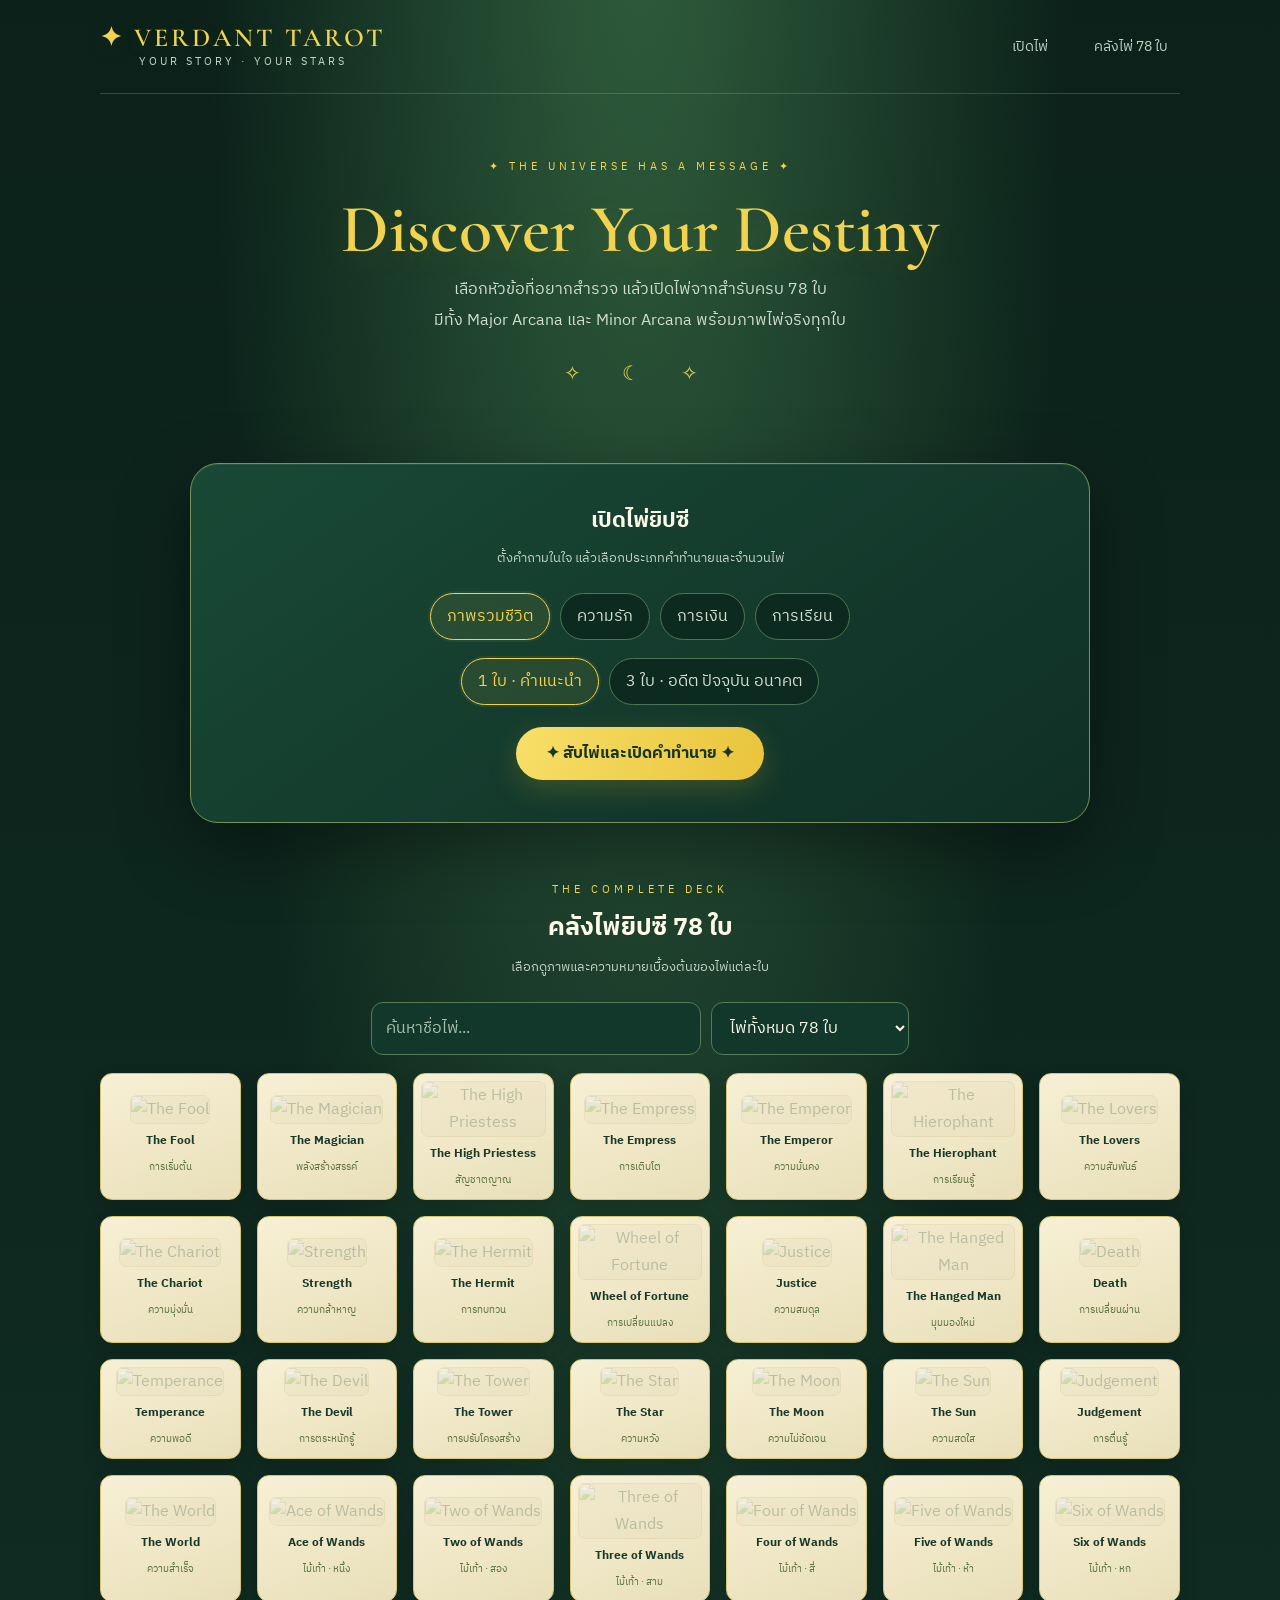
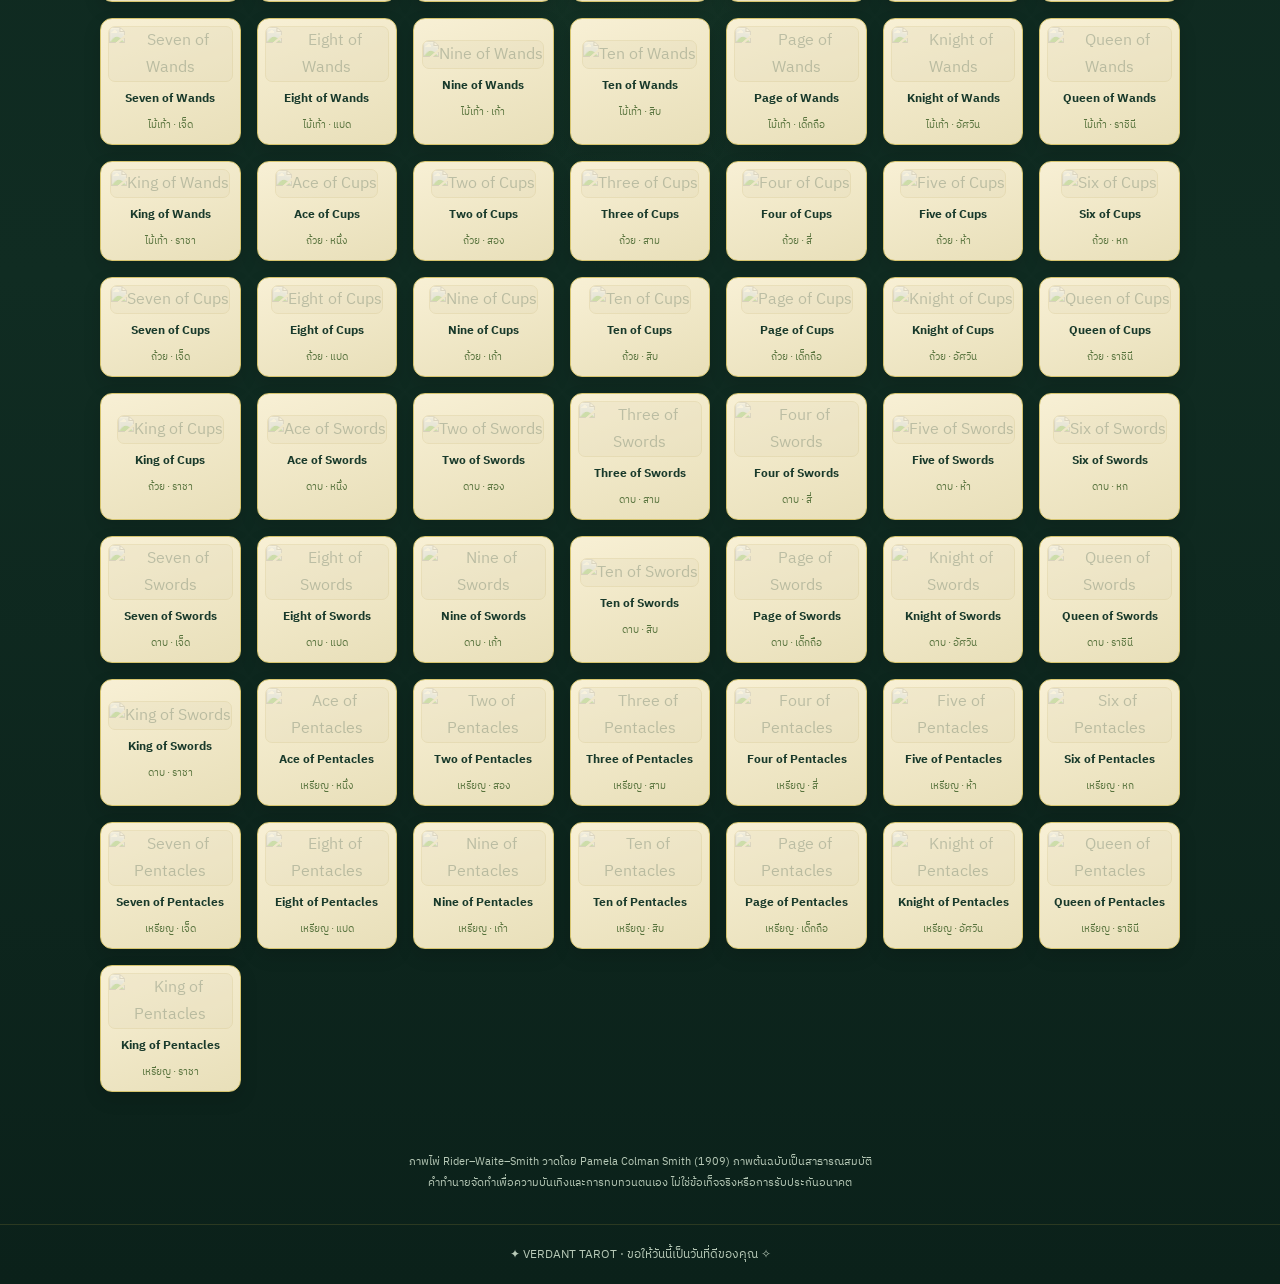
==== commit 8e8d4ea2: "Refresh tarot UX with green-yellow theme and original 1909 card scans" ====
--- a/tarot/index.html
+++ b/tarot/index.html
@@ -1,11 +1,53 @@
 <!doctype html>
-<html lang="th"><head><meta charset="utf-8"><meta name="viewport" content="width=device-width,initial-scale=1"><meta name="theme-color" content="#171126"><title>MOON TAROT | ไพ่ยิปซี 78 ใบ</title>
+<html lang="th"><head><meta charset="utf-8"><meta name="viewport" content="width=device-width,initial-scale=1"><meta name="theme-color" content="#171126"><title>VERDANT TAROT | ไพ่ยิปซี 78 ใบ</title>
 <style>
 @import url('https://fonts.googleapis.com/css2?family=IBM+Plex+Sans+Thai:wght@300;400;500;600;700&family=Cormorant+Garamond:wght@500;600;700&display=swap');
 :root{--bg:#171126;--panel:#211a35;--gold:#e9c979;--muted:#b8adc9;--line:#514269;--cream:#fff8e9}*{box-sizing:border-box}html{scroll-behavior:smooth}body{margin:0;background:radial-gradient(ellipse at 50% 0,#38254d 0,transparent 48%),var(--bg);color:var(--cream);font-family:'IBM Plex Sans Thai',sans-serif;min-height:100vh}button{font:inherit}.wrap{width:min(100% - 32px,1080px);margin:auto}header{display:flex;align-items:center;justify-content:space-between;padding:22px 0;border-bottom:1px solid #ffffff18}.logo{font:600 26px 'Cormorant Garamond';letter-spacing:3px;color:var(--gold)}.logo small{display:block;font:11px 'IBM Plex Sans Thai';letter-spacing:3px;color:var(--muted);text-align:center}nav a{color:var(--muted);text-decoration:none;margin-left:22px;font-size:14px}nav a:hover{color:var(--gold)}.hero{text-align:center;padding:58px 0 30px}.eyebrow{color:var(--gold);letter-spacing:4px;font-size:11px}.hero h1{font:600 clamp(42px,8vw,68px)/1.05 'Cormorant Garamond';margin:18px 0 10px;color:var(--gold)}.hero p{color:var(--muted);max-width:600px;margin:auto;line-height:1.9}.stars{color:var(--gold);letter-spacing:18px;margin:22px 0;font-size:20px}.panel{background:linear-gradient(145deg,#29203e,#1e1830);border:1px solid var(--line);border-radius:24px;padding:clamp(20px,5vw,38px);box-shadow:0 24px 70px #0005;margin:20px auto 45px;max-width:900px}.panel h2{text-align:center;font-size:22px;margin:0 0 8px}.hint{text-align:center;color:var(--muted);font-size:13px;margin:0 0 24px}.choices{display:flex;justify-content:center;gap:10px;flex-wrap:wrap;margin-bottom:18px}.choice{border:1px solid var(--line);color:var(--muted);background:#171126;padding:9px 16px;border-radius:999px;cursor:pointer}.choice.active,.choice:hover{border-color:var(--gold);color:var(--gold);background:#e9c97912}.draw{text-align:center;margin:22px 0 4px}.draw button,.again{border:0;border-radius:999px;background:linear-gradient(110deg,#e9c979,#b98c45);color:#21172c;font-weight:700;padding:13px 30px;cursor:pointer;box-shadow:0 8px 24px #d6ad5540}.draw button:hover,.again:hover{transform:translateY(-2px);filter:brightness(1.08)}button:focus-visible{outline:3px solid white;outline-offset:3px}.cards{display:flex;justify-content:center;gap:18px;flex-wrap:wrap;margin:30px 0 8px}.tarot-card{width:clamp(145px,24vw,190px);border-radius:14px;border:2px solid var(--gold);background:#21182f;padding:8px;box-shadow:0 10px 25px #0006;animation:rise .5s both;text-align:center}.tarot-card img{display:block;width:100%;aspect-ratio:2/3;object-fit:cover;border-radius:8px;background:#34264a}.tarot-card .roman{display:block;font:14px 'Cormorant Garamond';color:var(--gold);padding:4px}.tarot-card strong{display:block;font-size:13px;padding:7px 2px 3px}.tarot-card small{display:block;font-size:11px;color:var(--gold)}.reading{margin-top:26px;border-top:1px solid var(--line);padding-top:22px}.reading h3{color:var(--gold);margin:3px 0 7px}.reading p{color:#e1d9eb;line-height:1.9;margin:0 0 18px}.position{color:var(--gold);font-size:12px;letter-spacing:1px}.gallery{margin:45px auto 60px}.section-head{text-align:center;margin-bottom:22px}.section-head h2{font-size:25px;margin:8px}.filters{display:flex;justify-content:center;gap:10px;flex-wrap:wrap;margin:18px 0}.filters input,.filters select{background:#211a35;color:var(--cream);border:1px solid var(--line);border-radius:12px;padding:11px 14px;font:inherit}.filters input{width:min(100%,330px)}.gallery-grid{display:grid;grid-template-columns:repeat(auto-fill,minmax(125px,1fr));gap:14px}.mini{background:#211a35;border:1px solid var(--line);border-radius:12px;padding:7px;text-align:center;cursor:pointer;color:var(--cream)}.mini:hover{border-color:var(--gold);transform:translateY(-2px)}.mini img{width:100%;aspect-ratio:2/3;object-fit:cover;border-radius:7px;background:#34264a}.mini strong{display:block;font-size:12px;margin:7px 0 2px}.mini small{color:var(--gold);font-size:10px}.disclaimer{text-align:center;color:#9286a5;font-size:11px;line-height:1.9;padding:0 0 30px}footer{text-align:center;color:#8e829e;border-top:1px solid #ffffff15;padding:20px;font-size:12px}.hidden{display:none!important}@keyframes rise{from{opacity:0;transform:translateY(18px) rotateY(15deg)}to{opacity:1;transform:none}}@media(max-width:560px){nav a{margin-left:9px;font-size:12px}.hero{padding-top:42px}.gallery-grid{grid-template-columns:repeat(3,minmax(0,1fr));gap:8px}.tarot-card{width:clamp(130px,42vw,175px)}}
+
+/* GREEN + SUNSHINE visual refresh */
+:root{--bg:#0b211a;--panel:#12372b;--gold:#f2d34f;--muted:#c2d4c5;--line:#416b50;--cream:#fffbea}
+body{background:radial-gradient(ellipse at 50% -8%,#315f3d 0,transparent 48%),linear-gradient(180deg,#0b211a,#102c22 65%,#0b211a);color:var(--cream)}
+header{border-bottom:1px solid #f2d34f35}
+.logo{color:#f2d34f;text-shadow:0 4px 24px #f2d34f20}
+nav a{padding:8px 12px;border-radius:999px;transition:.2s}
+nav a:hover{background:#f2d34f18;color:#f2d34f}
+.hero{padding-top:64px}
+.eyebrow{color:#f2d34f}
+.hero h1{color:#f2d34f;text-shadow:0 8px 35px #e7c83b24}
+.hero p{color:#d2dfd0}
+.stars{color:#f2d34f}
+.panel{background:linear-gradient(145deg,#194936,#102f25);border:1px solid #73945b;border-radius:28px;box-shadow:0 24px 70px #0006, inset 0 1px #ffffff12}
+.panel h2{color:#fffbea}
+.hint{color:#c2d4c5}
+.choice{background:#0d2a20;border-color:#4d7554;color:#d4e1d1;transition:all .2s}
+.choice.active,.choice:hover{border-color:#f2d34f;color:#f2d34f;background:#f2d34f16;box-shadow:0 0 0 2px #f2d34f12}
+.draw button,.again{background:linear-gradient(110deg,#f7df68,#e9c43b);color:#173425;box-shadow:0 9px 28px #d9b82c35;font-weight:700;transition:transform .2s,filter .2s}
+.tarot-card{background:linear-gradient(160deg,#f9f0d0,#e7d7a7);border:3px solid #f2d34f;box-shadow:0 16px 32px #0008,0 0 0 5px #f2d34f20;color:#183729}
+.tarot-card img{background:#e7dfc7;border:1px solid #d4c48c}
+.tarot-card .roman{color:#456044}
+.tarot-card strong{color:#183729}
+.tarot-card small{color:#52733f}
+.reading{border-color:#73945b}
+.reading h3{color:#f2d34f}
+.reading p{color:#e5eee2}
+.position{color:#f2d34f}
+.gallery{margin-top:58px}
+.section-head h2{color:#fffbea}
+.filters input,.filters select{background:#12372b;color:#fffbea;border-color:#557b58}
+.filters input::placeholder{color:#a9c0ad}
+.gallery-grid{gap:16px}
+.mini{background:linear-gradient(160deg,#f8f0d5,#e8dfb9);border:1px solid #d6c46e;color:#173729;box-shadow:0 7px 18px #0002;transition:transform .2s,box-shadow .2s}
+.mini:hover{border-color:#f2d34f;transform:translateY(-5px);box-shadow:0 13px 24px #0004}
+.mini img{background:#e2d9b9;border:1px solid #c8b77b}
+.mini strong{color:#193a2b}
+.mini small{color:#58733d}
+.disclaimer{color:#b7c9b7}
+footer{border-color:#f2d34f22;color:#b7c9b7}
+@media(max-width:560px){header{gap:8px}.logo{font-size:22px}.hero{padding-top:42px}.panel{border-radius:22px;padding:20px 15px}.gallery-grid{grid-template-columns:repeat(3,minmax(0,1fr));gap:9px}.mini{padding:6px}.mini strong{font-size:11px}.tarot-card{width:clamp(138px,42vw,175px)}}
+
 </style></head>
 <body><div class="wrap">
-<header><div class="logo">☾ MOON TAROT <small>YOUR STORY · YOUR STARS</small></div><nav><a href="#reading">เปิดไพ่</a><a href="#gallery">คลังไพ่ 78 ใบ</a></nav></header>
+<header><div class="logo">✦ VERDANT TAROT <small>YOUR STORY · YOUR STARS</small></div><nav><a href="#reading">เปิดไพ่</a><a href="#gallery">คลังไพ่ 78 ใบ</a></nav></header>
 <section class="hero"><div class="eyebrow">✦ THE UNIVERSE HAS A MESSAGE ✦</div><h1>Discover Your Destiny</h1><p>เลือกหัวข้อที่อยากสำรวจ แล้วเปิดไพ่จากสำรับครบ 78 ใบ<br>มีทั้ง Major Arcana และ Minor Arcana พร้อมภาพไพ่จริงทุกใบ</p><div class="stars">✧ ☾ ✧</div></section>
 <main id="reading" class="panel"><h2>เปิดไพ่ยิปซี</h2><p class="hint">ตั้งคำถามในใจ แล้วเลือกประเภทคำทำนายและจำนวนไพ่</p>
 <div class="choices" id="topics"><button class="choice active" data-topic="general">ภาพรวมชีวิต</button><button class="choice" data-topic="love">ความรัก</button><button class="choice" data-topic="money">การเงิน</button><button class="choice" data-topic="study">การเรียน</button></div>
@@ -14,7 +56,7 @@
 <section id="gallery" class="gallery"><div class="section-head"><div class="eyebrow">THE COMPLETE DECK</div><h2>คลังไพ่ยิปซี 78 ใบ</h2><p class="hint">เลือกดูภาพและความหมายเบื้องต้นของไพ่แต่ละใบ</p></div>
 <div class="filters"><input id="search" type="search" placeholder="ค้นหาชื่อไพ่..." aria-label="ค้นหาชื่อไพ่"><select id="group"><option value="all">ไพ่ทั้งหมด 78 ใบ</option><option value="major">Major Arcana · 22 ใบ</option><option value="minor">Minor Arcana · 56 ใบ</option><option value="Wands">ไม้เท้า · Wands</option><option value="Cups">ถ้วย · Cups</option><option value="Swords">ดาบ · Swords</option><option value="Pentacles">เหรียญ · Pentacles</option></select></div><div id="galleryGrid" class="gallery-grid"></div></section>
 <section class="disclaimer">ภาพไพ่ Rider–Waite–Smith วาดโดย Pamela Colman Smith (1909) ภาพต้นฉบับเป็นสาธารณสมบัติ<br>คำทำนายจัดทำเพื่อความบันเทิงและการทบทวนตนเอง ไม่ใช่ข้อเท็จจริงหรือการรับประกันอนาคต</section>
-</div><footer>☾ MOON TAROT · ขอให้วันนี้เป็นวันที่ดีของคุณ ✧</footer>
+</div><footer>✦ VERDANT TAROT · ขอให้วันนี้เป็นวันที่ดีของคุณ ✧</footer>
 <script>
 const major=[
 ['The Fool','0','การเริ่มต้น','เริ่มต้นสิ่งใหม่ด้วยใจเปิดกว้าง กล้าลองอย่างมีสติและเรียนรู้ระหว่างทาง'],
@@ -48,14 +90,14 @@
 ];
 const ranks=[['Ace','หนึ่ง','จุดเริ่มต้นและโอกาสใหม่'],['Two','สอง','การเลือกและการสร้างสมดุล'],['Three','สาม','การร่วมมือและการเติบโต'],['Four','สี่','การวางรากฐานและความมั่นคง'],['Five','ห้า','การปรับตัวเมื่อพบความท้าทาย'],['Six','หก','การแบ่งปันและความก้าวหน้า'],['Seven','เจ็ด','ความอดทนและการประเมินทางเลือก'],['Eight','แปด','การพัฒนาและความต่อเนื่อง'],['Nine','เก้า','ความชำนาญและผลจากความพยายาม'],['Ten','สิบ','บทสรุปและความรับผิดชอบ'],['Page','เด็กถือ','ความอยากรู้อยากเห็นและการเรียนรู้'],['Knight','อัศวิน','การเดินหน้าและความกล้า'],['Queen','ราชินี','ความเข้าใจและการดูแล'],['King','ราชา','ความเป็นผู้นำและความรับผิดชอบ']];
 const cards=[];
-major.forEach((m,i)=>cards.push({name:m[0],roman:m[1],thai:m[2],meaning:m[3],type:'major',group:'Major Arcana',img:'ar'+String(i).padStart(2,'0')+'.jpg'}));
-suits.forEach(s=>ranks.forEach((r,i)=>cards.push({name:r[0]+' of '+s.key,roman:r[1],thai:s.th+' · '+r[1],meaning:r[2]+' ในเรื่อง'+s.theme+' ไพ่ใบนี้ชวนให้ค่อย ๆ พิจารณาสถานการณ์และเลือกก้าวต่อไปอย่างรอบคอบ',type:'minor',group:s.key,img:s.code+String(i+1).padStart(2,'0')+'.jpg'})));
-const imageBase='https://petaloverflow.github.io/tarot-api/cards/';
+major.forEach((m,i)=>cards.push({name:m[0],roman:m[1],thai:m[2],meaning:m[3],type:'major',group:'Major Arcana',file:'RWS1909 - '+m[0].replace(/^The /,'')+'.jpeg'}));
+suits.forEach(s=>ranks.forEach((r,i)=>cards.push({name:r[0]+' of '+s.key,roman:r[1],thai:s.th+' · '+r[1],meaning:r[2]+' ในเรื่อง'+s.theme+' ไพ่ใบนี้ชวนให้ค่อย ๆ พิจารณาสถานการณ์และเลือกก้าวต่อไปอย่างรอบคอบ',type:'minor',group:s.key,file:'RWS1909 - '+s.key+' '+String(i+1).padStart(2,'0')+'.jpeg'})));
+const imageBase='https://commons.wikimedia.org/wiki/Special:FilePath/';
 const topicAdvice={general:'มองภาพรวมอย่างใจเย็นและเลือกสิ่งที่สำคัญกับคุณ',love:'ให้ความสำคัญกับความจริงใจ การสื่อสาร และการเคารพขอบเขตของกันและกัน',money:'วางแผนรายรับรายจ่ายและตรวจสอบข้อมูลก่อนตัดสินใจเรื่องเงิน',study:'แบ่งเป้าหมายเป็นขั้นเล็ก ๆ ทบทวนสม่ำเสมอ และขอความช่วยเหลือเมื่อจำเป็น'};
 let topic='general',count=1;
 document.querySelectorAll('#topics button').forEach(b=>b.addEventListener('click',()=>{topic=b.dataset.topic;document.querySelectorAll('#topics button').forEach(x=>x.classList.toggle('active',x===b))}));
 document.querySelectorAll('#spreads button').forEach(b=>b.addEventListener('click',()=>{count=Number(b.dataset.count);document.querySelectorAll('#spreads button').forEach(x=>x.classList.toggle('active',x===b))}));
-function cardImage(c){return imageBase+c.img}
+function cardImage(c){return imageBase+encodeURIComponent(c.file)}
 function renderGallery(){const q=document.getElementById('search').value.toLowerCase().trim(),g=document.getElementById('group').value;const list=cards.filter(c=>(g==='all'||(g==='major'&&c.type==='major')||(g==='minor'&&c.type==='minor')||c.group===g)&&(c.name.toLowerCase().includes(q)||c.thai.toLowerCase().includes(q)));document.getElementById('galleryGrid').innerHTML=list.map(c=>'<button class="mini" data-card="'+cards.indexOf(c)+'"><img loading="lazy" src="'+cardImage(c)+'" alt="'+c.name+'" onerror="this.style.opacity=.25"><strong>'+c.name+'</strong><small>'+c.thai+'</small></button>').join('')||'<p class="hint">ไม่พบไพ่ที่ค้นหา</p>';document.querySelectorAll('.mini').forEach(b=>b.addEventListener('click',()=>showOne(cards[Number(b.dataset.card)])))}
 function showOne(c){document.getElementById('result').innerHTML='<div class="cards"><article class="tarot-card"><img src="'+cardImage(c)+'" alt="'+c.name+'"><strong>'+c.name+'</strong><small>'+c.thai+'</small></article></div><div class="reading"><div class="position">'+(c.type==='major'?'MAJOR ARCANA':'MINOR ARCANA · '+c.group.toUpperCase())+'</div><h3>'+c.name+' — '+c.thai+'</h3><p>'+c.meaning+'</p></div>';document.getElementById('reading').scrollIntoView({behavior:'smooth'})}
 document.getElementById('drawBtn').addEventListener('click',()=>{const chosen=[...cards].sort(()=>Math.random()-.5).slice(0,count),positions=count===1?['คำแนะนำจากไพ่']:['อดีต','ปัจจุบัน','อนาคต'];document.getElementById('result').innerHTML='<div class="cards">'+chosen.map(c=>'<article class="tarot-card"><span class="roman">'+c.roman+'</span><img src="'+cardImage(c)+'" alt="'+c.name+'"><strong>'+c.name+'</strong><small>'+c.thai+'</small></article>').join('')+'</div><div class="reading">'+chosen.map((c,i)=>'<div><div class="position">'+positions[i]+' · '+(c.type==='major'?'MAJOR ARCANA':'MINOR ARCANA')+'</div><h3>'+c.name+' — '+c.thai+'</h3><p>'+c.meaning+' '+topicAdvice[topic]+'</p></div>').join('')+'</div>';document.getElementById('result').scrollIntoView({behavior:'smooth',block:'nearest'})});
